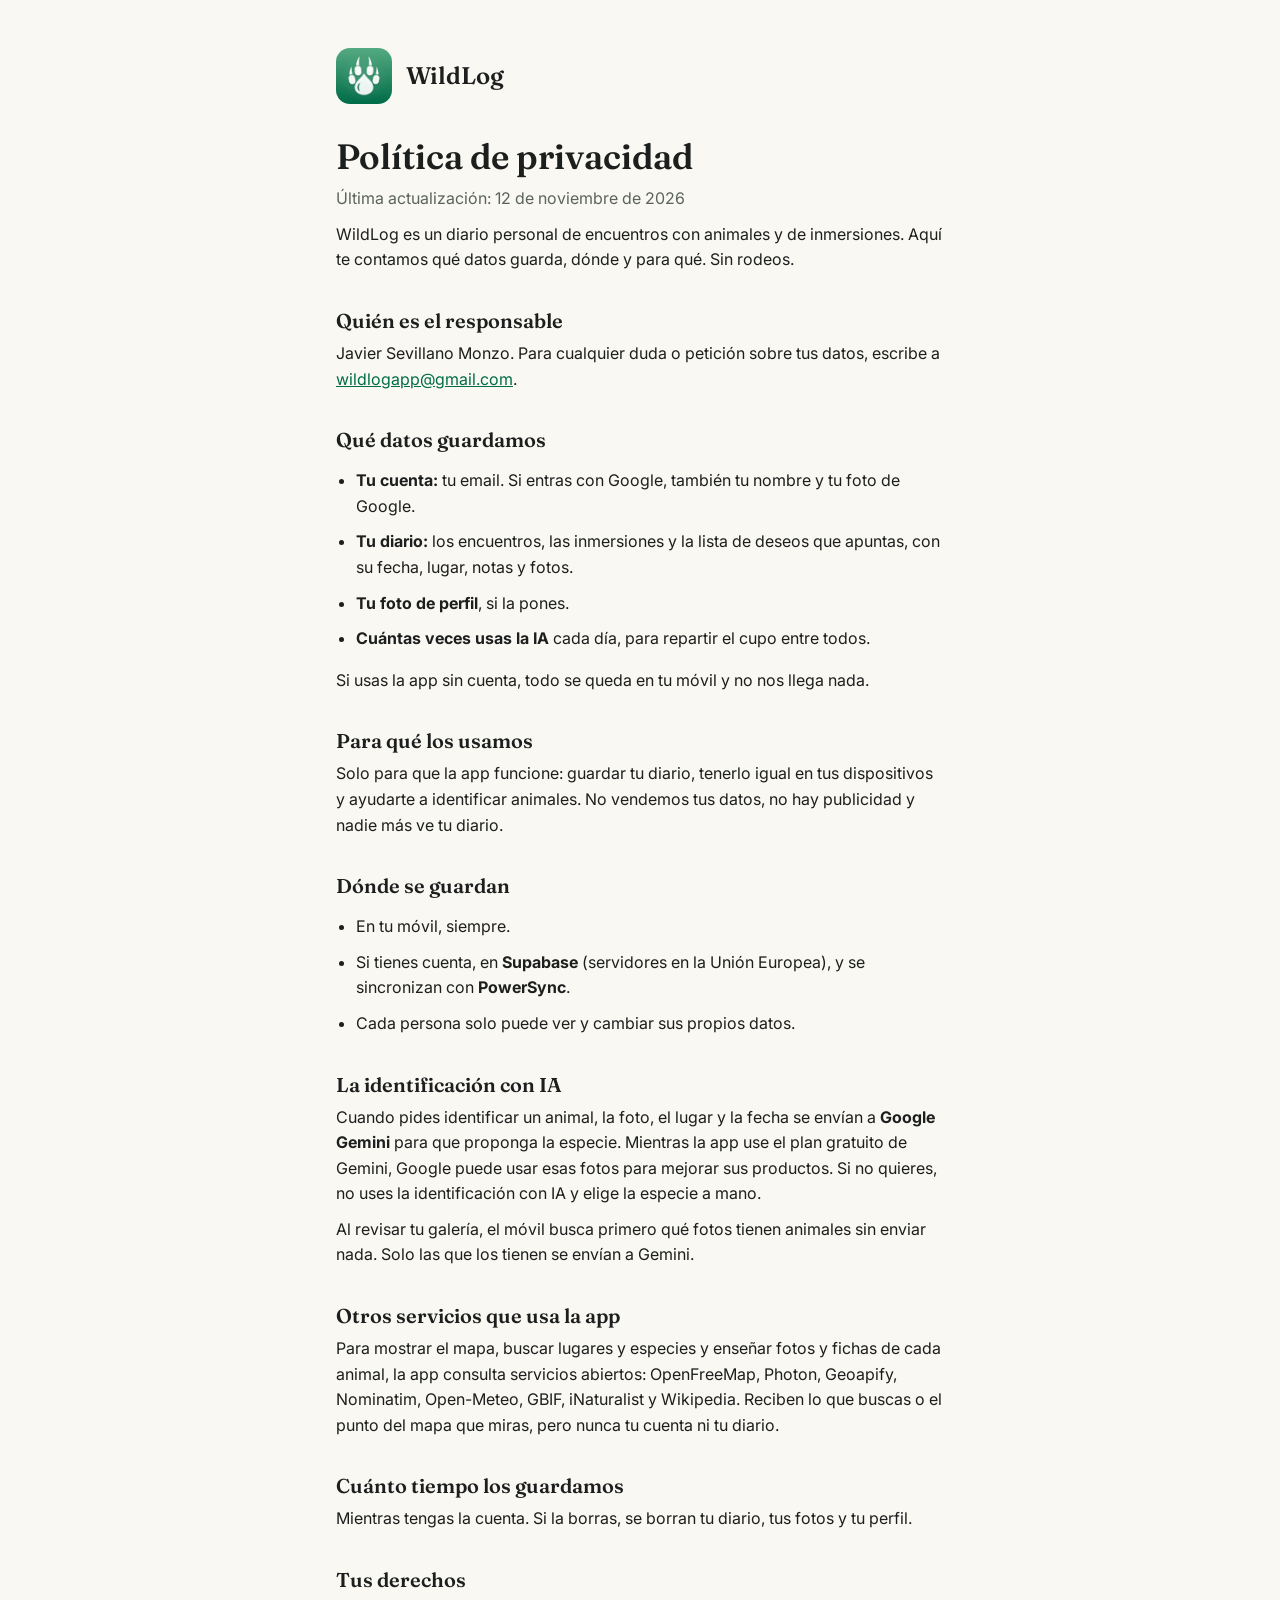
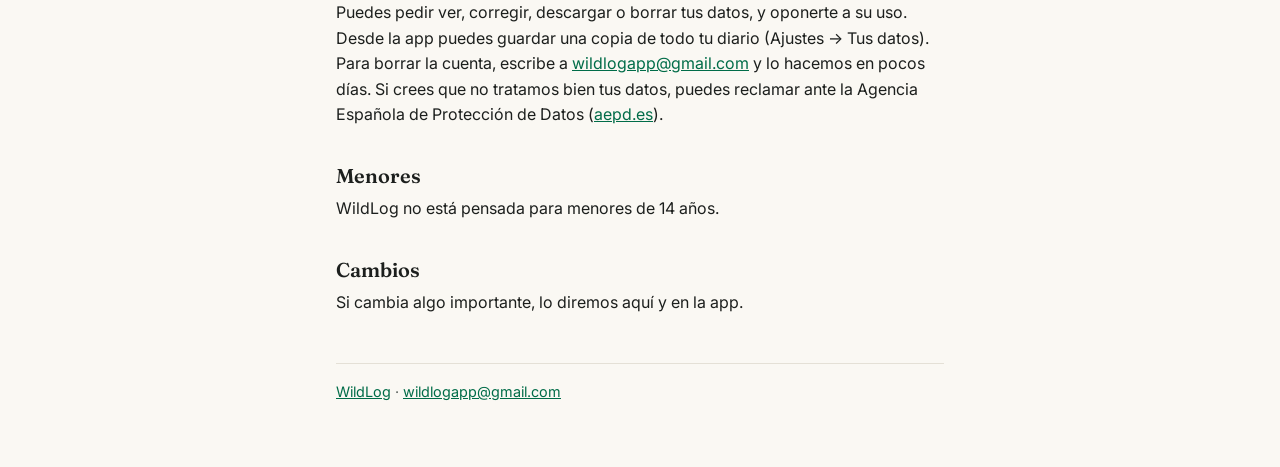
==== privacidad.html @ 1aa56d55 "Portada y política de privacidad de WildLog" ====
<!doctype html>
<html lang="es">
<head>
  <meta charset="utf-8">
  <meta name="viewport" content="width=device-width, initial-scale=1">
  <title>Privacidad · WildLog</title>
  <meta name="description" content="Qué datos guarda WildLog, dónde y para qué.">
  <link rel="icon" href="icon.png">
  <link rel="preconnect" href="https://fonts.googleapis.com">
  <link href="https://fonts.googleapis.com/css2?family=Fraunces:opsz,wght@9..144,600&family=Inter:wght@400;600&display=swap" rel="stylesheet">
  <link rel="stylesheet" href="style.css">
</head>
<body>
  <main>
    <a class="brand" href="./"><img src="icon.png" alt=""><span>WildLog</span></a>
    <h1>Política de privacidad</h1>
    <p class="muted">Última actualización: 12 de noviembre de 2026</p>

    <p>WildLog es un diario personal de encuentros con animales y de inmersiones. Aquí te contamos qué datos guarda, dónde y para qué. Sin rodeos.</p>

    <h2>Quién es el responsable</h2>
    <p>Javier Sevillano Monzo. Para cualquier duda o petición sobre tus datos, escribe a <a href="mailto:wildlogapp@gmail.com">wildlogapp@gmail.com</a>.</p>

    <h2>Qué datos guardamos</h2>
    <ul>
      <li><strong>Tu cuenta:</strong> tu email. Si entras con Google, también tu nombre y tu foto de Google.</li>
      <li><strong>Tu diario:</strong> los encuentros, las inmersiones y la lista de deseos que apuntas, con su fecha, lugar, notas y fotos.</li>
      <li><strong>Tu foto de perfil</strong>, si la pones.</li>
      <li><strong>Cuántas veces usas la IA</strong> cada día, para repartir el cupo entre todos.</li>
    </ul>
    <p>Si usas la app sin cuenta, todo se queda en tu móvil y no nos llega nada.</p>

    <h2>Para qué los usamos</h2>
    <p>Solo para que la app funcione: guardar tu diario, tenerlo igual en tus dispositivos y ayudarte a identificar animales. No vendemos tus datos, no hay publicidad y nadie más ve tu diario.</p>

    <h2>Dónde se guardan</h2>
    <ul>
      <li>En tu móvil, siempre.</li>
      <li>Si tienes cuenta, en <strong>Supabase</strong> (servidores en la Unión Europea), y se sincronizan con <strong>PowerSync</strong>.</li>
      <li>Cada persona solo puede ver y cambiar sus propios datos.</li>
    </ul>

    <h2>La identificación con IA</h2>
    <p>Cuando pides identificar un animal, la foto, el lugar y la fecha se envían a <strong>Google Gemini</strong> para que proponga la especie. Mientras la app use el plan gratuito de Gemini, Google puede usar esas fotos para mejorar sus productos. Si no quieres, no uses la identificación con IA y elige la especie a mano.</p>
    <p>Al revisar tu galería, el móvil busca primero qué fotos tienen animales sin enviar nada. Solo las que los tienen se envían a Gemini.</p>

    <h2>Otros servicios que usa la app</h2>
    <p>Para mostrar el mapa, buscar lugares y especies y enseñar fotos y fichas de cada animal, la app consulta servicios abiertos: OpenFreeMap, Photon, Geoapify, Nominatim, Open-Meteo, GBIF, iNaturalist y Wikipedia. Reciben lo que buscas o el punto del mapa que miras, pero nunca tu cuenta ni tu diario.</p>

    <h2>Cuánto tiempo los guardamos</h2>
    <p>Mientras tengas la cuenta. Si la borras, se borran tu diario, tus fotos y tu perfil.</p>

    <h2>Tus derechos</h2>
    <p>Puedes pedir ver, corregir, descargar o borrar tus datos, y oponerte a su uso. Desde la app puedes guardar una copia de todo tu diario (Ajustes → Tus datos). Para borrar la cuenta, escribe a <a href="mailto:wildlogapp@gmail.com">wildlogapp@gmail.com</a> y lo hacemos en pocos días. Si crees que no tratamos bien tus datos, puedes reclamar ante la Agencia Española de Protección de Datos (<a href="https://www.aepd.es">aepd.es</a>).</p>

    <h2>Menores</h2>
    <p>WildLog no está pensada para menores de 14 años.</p>

    <h2>Cambios</h2>
    <p>Si cambia algo importante, lo diremos aquí y en la app.</p>

    <footer class="muted"><a href="./">WildLog</a> · <a href="mailto:wildlogapp@gmail.com">wildlogapp@gmail.com</a></footer>
  </main>
</body>
</html>
---- style.css ----
:root {
  --paper: #FAF8F3;
  --ink: #1C1F1D;
  --muted: #5B635E;
  --line: #E4E0D6;
  --forest: #006C48;
}
@media (prefers-color-scheme: dark) {
  :root {
    --paper: #121513;
    --ink: #ECEAE4;
    --muted: #A3ABA5;
    --line: #2A2F2C;
    --forest: #6FD3A4;
  }
}
* { box-sizing: border-box; }
body {
  margin: 0;
  background: var(--paper);
  color: var(--ink);
  font: 16px/1.6 Inter, system-ui, sans-serif;
}
main { max-width: 640px; margin: 0 auto; padding: 48px 16px 64px; }
h1, h2 { font-family: Fraunces, Georgia, serif; font-weight: 600; line-height: 1.2; }
h1 { font-size: 2.2rem; margin: 0 0 8px; }
h2 { font-size: 1.25rem; margin: 36px 0 8px; }
p, li { margin: 0 0 10px; }
ul { padding-left: 20px; }
a { color: var(--forest); }
.muted { color: var(--muted); }
.brand { display: flex; align-items: center; gap: 14px; margin-bottom: 32px; text-decoration: none; color: inherit; }
.brand img { width: 56px; height: 56px; border-radius: 14px; }
.brand span { font-family: Fraunces, Georgia, serif; font-size: 1.5rem; font-weight: 600; }
.hero { text-align: center; padding-top: 12vh; }
.hero img { width: 112px; height: 112px; border-radius: 26px; }
.hero p { font-size: 1.1rem; }
footer { margin-top: 48px; padding-top: 16px; border-top: 1px solid var(--line); font-size: 0.9rem; }
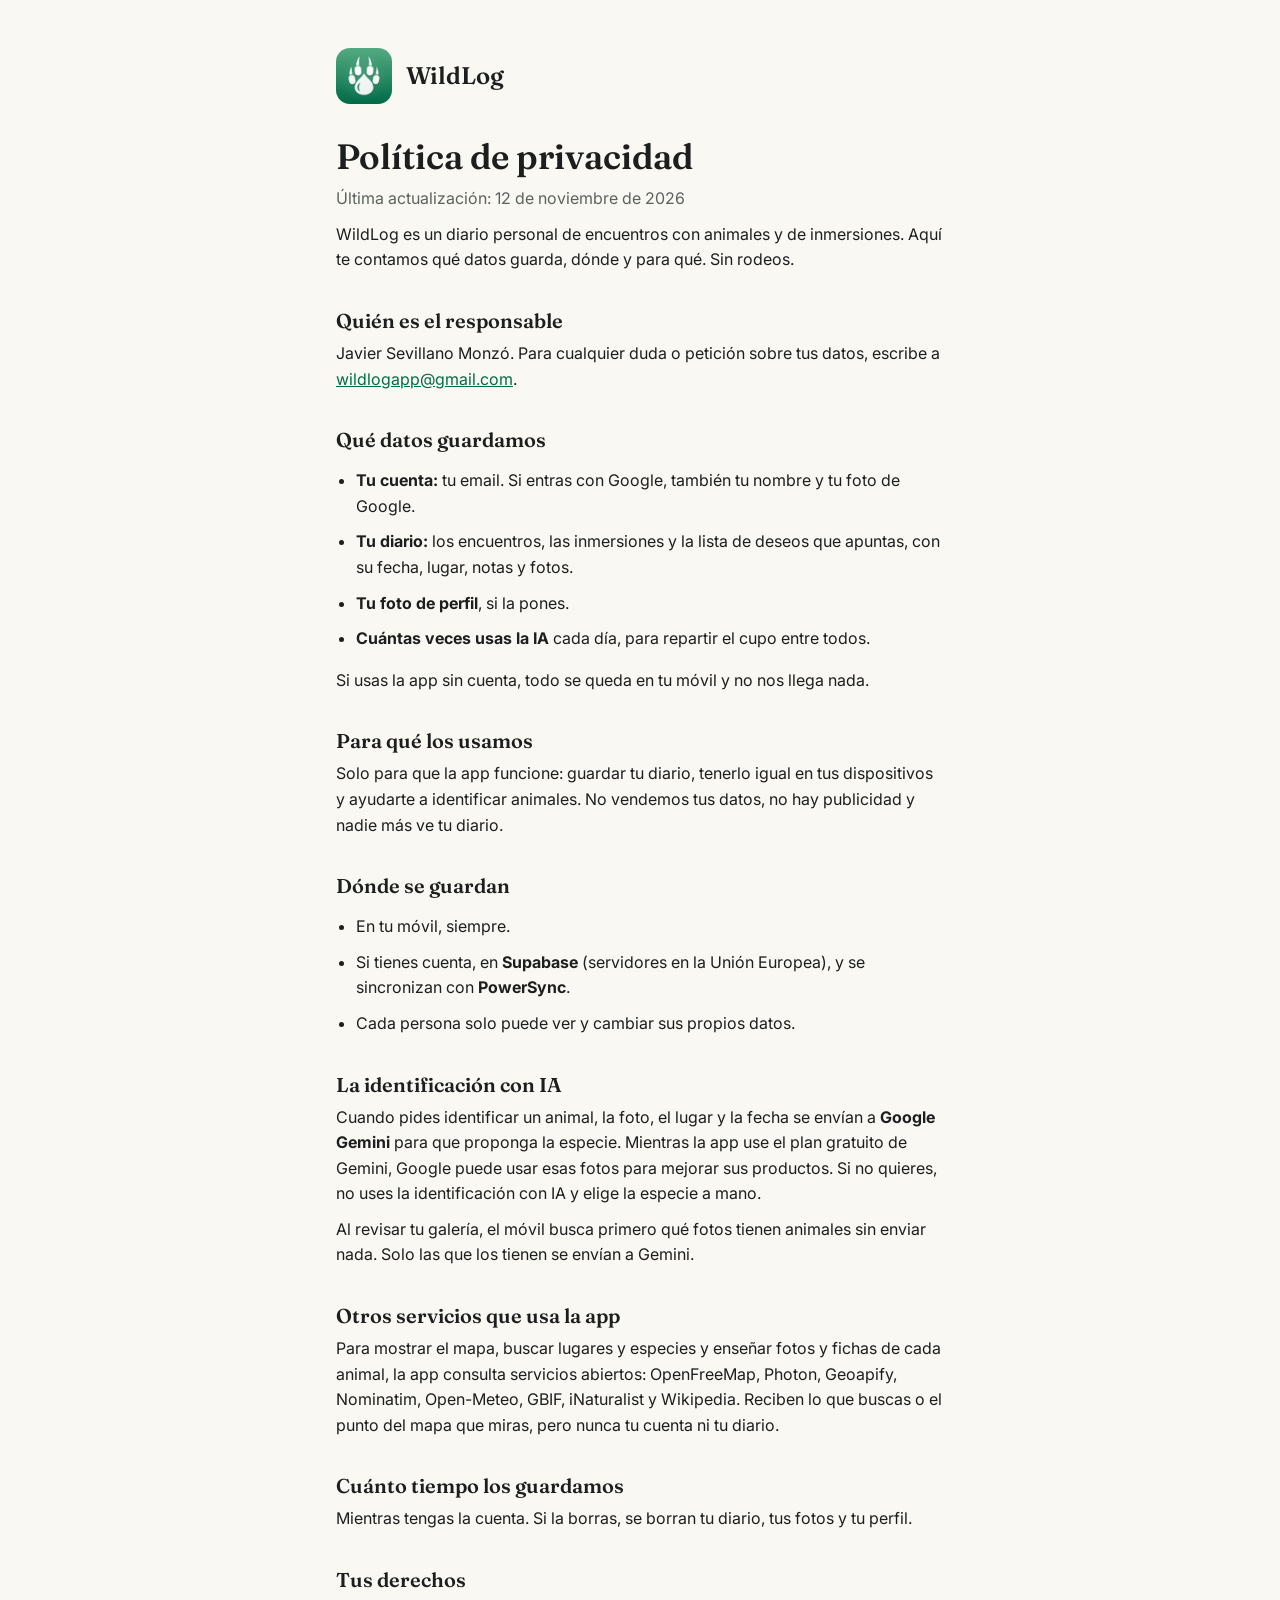
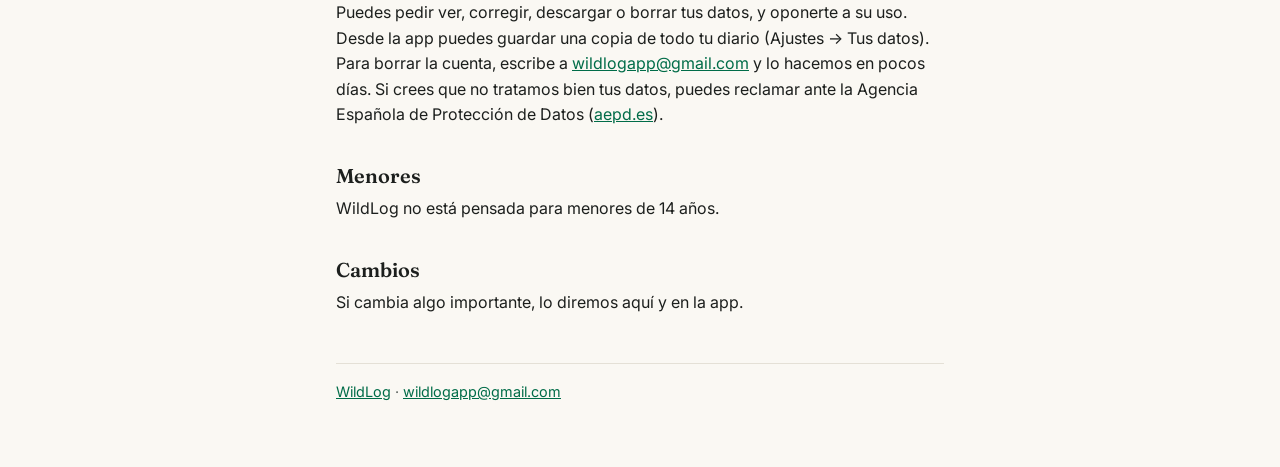
==== commit 9f71a08f: "Corrige el nombre del responsable" ====
--- a/privacidad.html
+++ b/privacidad.html
@@ -19,7 +19,7 @@
     <p>WildLog es un diario personal de encuentros con animales y de inmersiones. Aquí te contamos qué datos guarda, dónde y para qué. Sin rodeos.</p>
 
     <h2>Quién es el responsable</h2>
-    <p>Javier Sevillano Monzo. Para cualquier duda o petición sobre tus datos, escribe a <a href="mailto:wildlogapp@gmail.com">wildlogapp@gmail.com</a>.</p>
+    <p>Javier Sevillano Monzó. Para cualquier duda o petición sobre tus datos, escribe a <a href="mailto:wildlogapp@gmail.com">wildlogapp@gmail.com</a>.</p>
 
     <h2>Qué datos guardamos</h2>
     <ul>
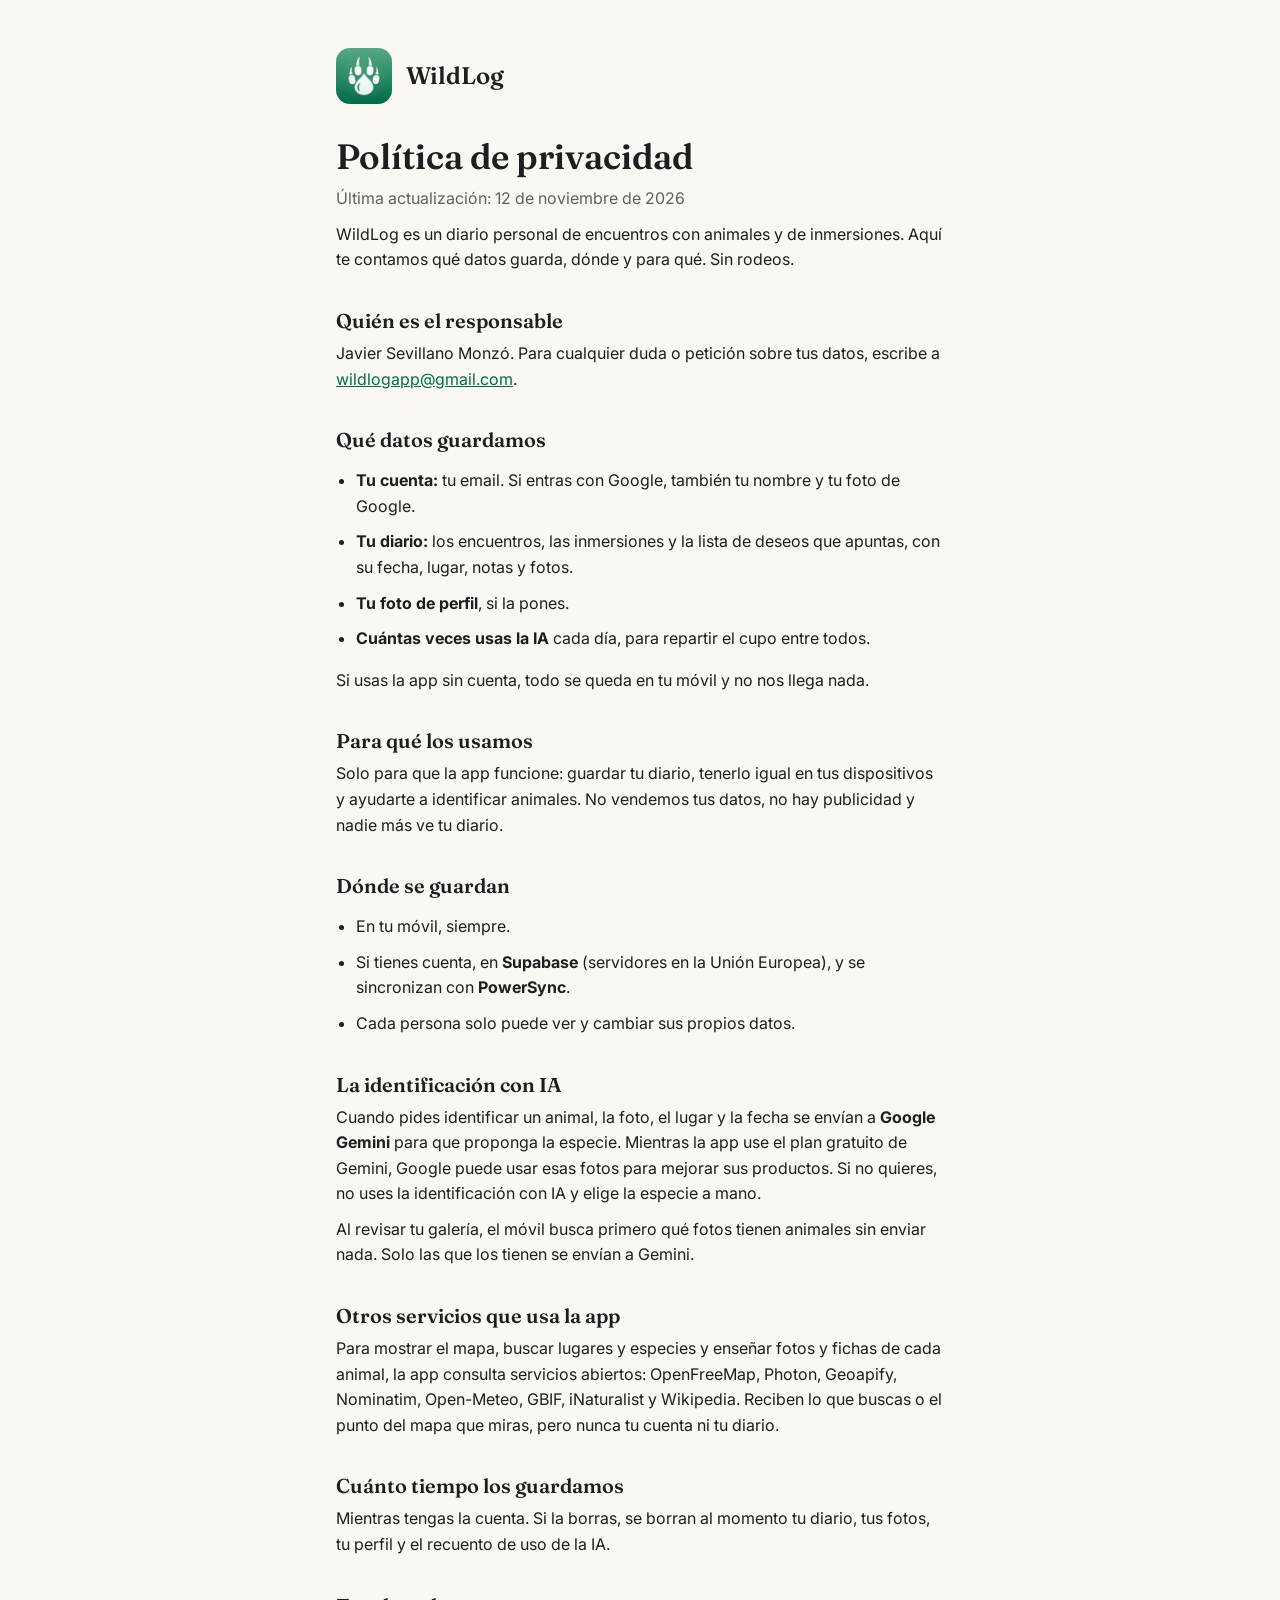
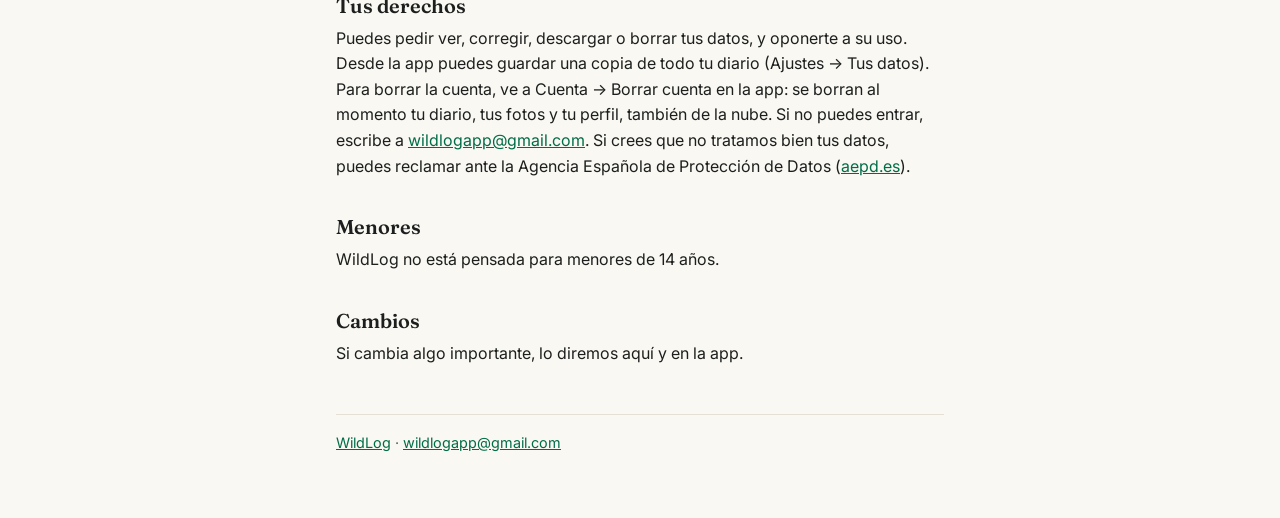
==== commit 8ed13e84: "La cuenta se borra desde la app" ====
--- a/privacidad.html
+++ b/privacidad.html
@@ -48,10 +48,10 @@
     <p>Para mostrar el mapa, buscar lugares y especies y enseñar fotos y fichas de cada animal, la app consulta servicios abiertos: OpenFreeMap, Photon, Geoapify, Nominatim, Open-Meteo, GBIF, iNaturalist y Wikipedia. Reciben lo que buscas o el punto del mapa que miras, pero nunca tu cuenta ni tu diario.</p>
 
     <h2>Cuánto tiempo los guardamos</h2>
-    <p>Mientras tengas la cuenta. Si la borras, se borran tu diario, tus fotos y tu perfil.</p>
+    <p>Mientras tengas la cuenta. Si la borras, se borran al momento tu diario, tus fotos, tu perfil y el recuento de uso de la IA.</p>
 
     <h2>Tus derechos</h2>
-    <p>Puedes pedir ver, corregir, descargar o borrar tus datos, y oponerte a su uso. Desde la app puedes guardar una copia de todo tu diario (Ajustes → Tus datos). Para borrar la cuenta, escribe a <a href="mailto:wildlogapp@gmail.com">wildlogapp@gmail.com</a> y lo hacemos en pocos días. Si crees que no tratamos bien tus datos, puedes reclamar ante la Agencia Española de Protección de Datos (<a href="https://www.aepd.es">aepd.es</a>).</p>
+    <p>Puedes pedir ver, corregir, descargar o borrar tus datos, y oponerte a su uso. Desde la app puedes guardar una copia de todo tu diario (Ajustes → Tus datos). Para borrar la cuenta, ve a Cuenta → Borrar cuenta en la app: se borran al momento tu diario, tus fotos y tu perfil, también de la nube. Si no puedes entrar, escribe a <a href="mailto:wildlogapp@gmail.com">wildlogapp@gmail.com</a>. Si crees que no tratamos bien tus datos, puedes reclamar ante la Agencia Española de Protección de Datos (<a href="https://www.aepd.es">aepd.es</a>).</p>
 
     <h2>Menores</h2>
     <p>WildLog no está pensada para menores de 14 años.</p>
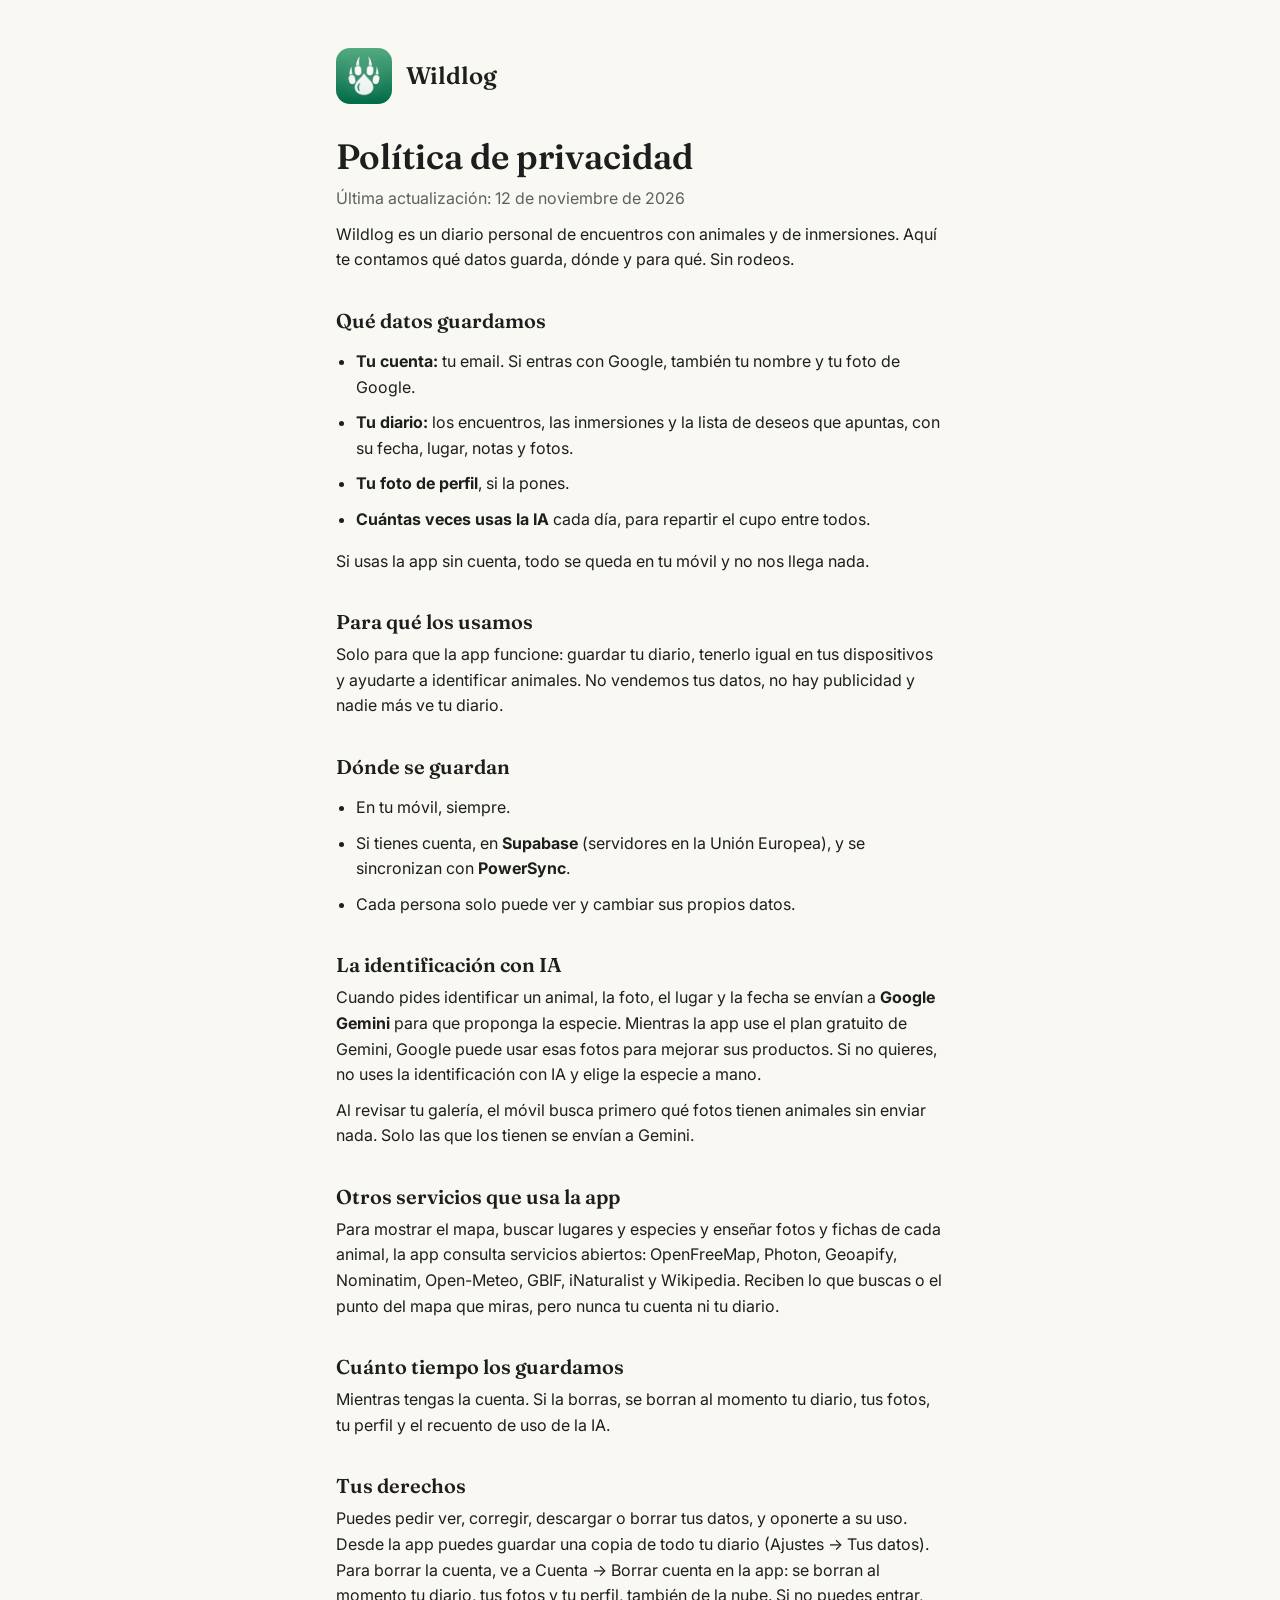
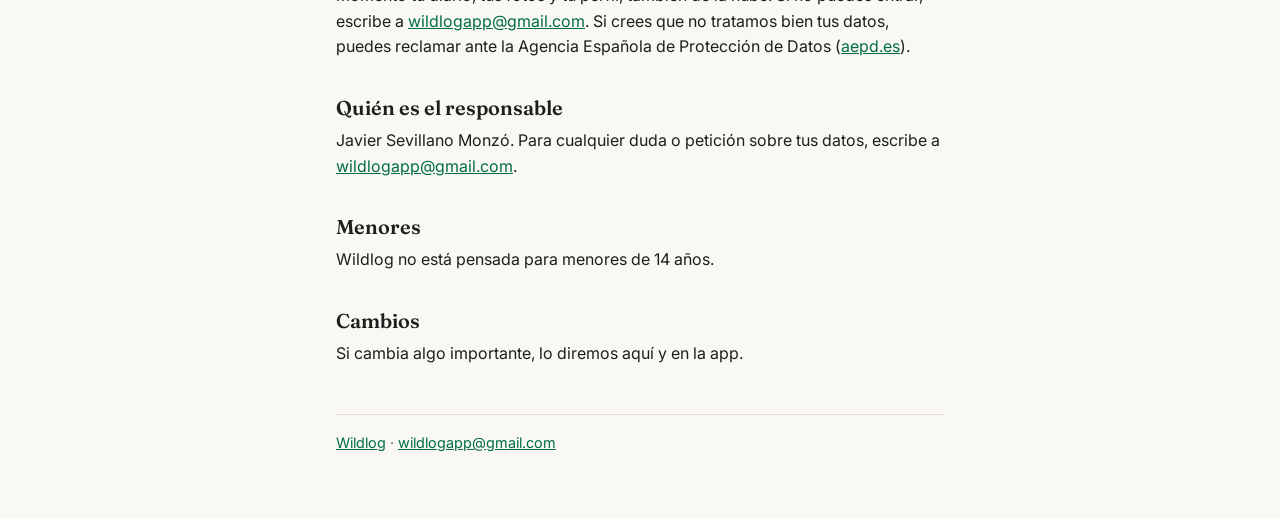
==== commit 8b7adf97: "Responsable al final y el nombre como Wildlog" ====
--- a/privacidad.html
+++ b/privacidad.html
@@ -3,8 +3,8 @@
 <head>
   <meta charset="utf-8">
   <meta name="viewport" content="width=device-width, initial-scale=1">
-  <title>Privacidad · WildLog</title>
-  <meta name="description" content="Qué datos guarda WildLog, dónde y para qué.">
+  <title>Privacidad · Wildlog</title>
+  <meta name="description" content="Qué datos guarda Wildlog, dónde y para qué.">
   <link rel="icon" href="icon.png">
   <link rel="preconnect" href="https://fonts.googleapis.com">
   <link href="https://fonts.googleapis.com/css2?family=Fraunces:opsz,wght@9..144,600&family=Inter:wght@400;600&display=swap" rel="stylesheet">
@@ -12,14 +12,11 @@
 </head>
 <body>
   <main>
-    <a class="brand" href="./"><img src="icon.png" alt=""><span>WildLog</span></a>
+    <a class="brand" href="./"><img src="icon.png" alt=""><span>Wildlog</span></a>
     <h1>Política de privacidad</h1>
     <p class="muted">Última actualización: 12 de noviembre de 2026</p>
 
-    <p>WildLog es un diario personal de encuentros con animales y de inmersiones. Aquí te contamos qué datos guarda, dónde y para qué. Sin rodeos.</p>
-
-    <h2>Quién es el responsable</h2>
-    <p>Javier Sevillano Monzó. Para cualquier duda o petición sobre tus datos, escribe a <a href="mailto:wildlogapp@gmail.com">wildlogapp@gmail.com</a>.</p>
+    <p>Wildlog es un diario personal de encuentros con animales y de inmersiones. Aquí te contamos qué datos guarda, dónde y para qué. Sin rodeos.</p>
 
     <h2>Qué datos guardamos</h2>
     <ul>
@@ -53,13 +50,16 @@
     <h2>Tus derechos</h2>
     <p>Puedes pedir ver, corregir, descargar o borrar tus datos, y oponerte a su uso. Desde la app puedes guardar una copia de todo tu diario (Ajustes → Tus datos). Para borrar la cuenta, ve a Cuenta → Borrar cuenta en la app: se borran al momento tu diario, tus fotos y tu perfil, también de la nube. Si no puedes entrar, escribe a <a href="mailto:wildlogapp@gmail.com">wildlogapp@gmail.com</a>. Si crees que no tratamos bien tus datos, puedes reclamar ante la Agencia Española de Protección de Datos (<a href="https://www.aepd.es">aepd.es</a>).</p>
 
+    <h2>Quién es el responsable</h2>
+    <p>Javier Sevillano Monzó. Para cualquier duda o petición sobre tus datos, escribe a <a href="mailto:wildlogapp@gmail.com">wildlogapp@gmail.com</a>.</p>
+
     <h2>Menores</h2>
-    <p>WildLog no está pensada para menores de 14 años.</p>
+    <p>Wildlog no está pensada para menores de 14 años.</p>
 
     <h2>Cambios</h2>
     <p>Si cambia algo importante, lo diremos aquí y en la app.</p>
 
-    <footer class="muted"><a href="./">WildLog</a> · <a href="mailto:wildlogapp@gmail.com">wildlogapp@gmail.com</a></footer>
+    <footer class="muted"><a href="./">Wildlog</a> · <a href="mailto:wildlogapp@gmail.com">wildlogapp@gmail.com</a></footer>
   </main>
 </body>
 </html>
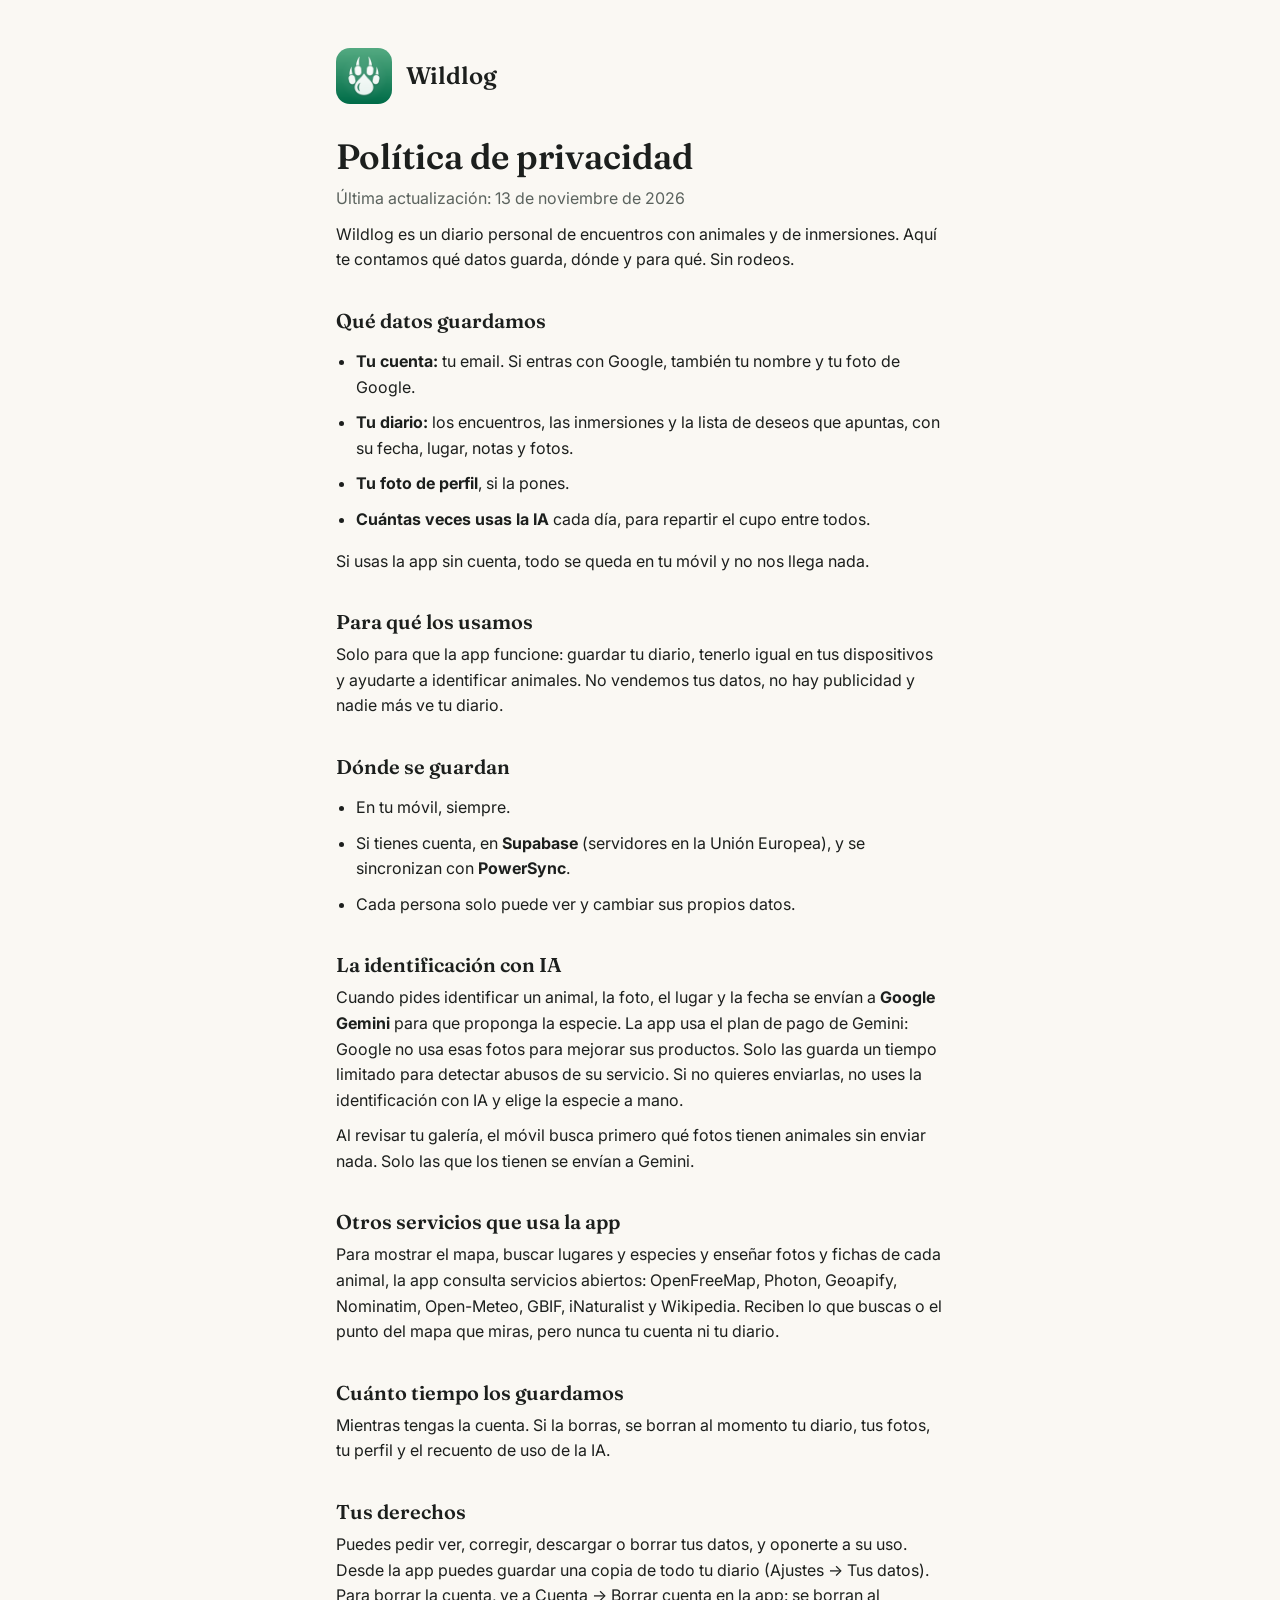
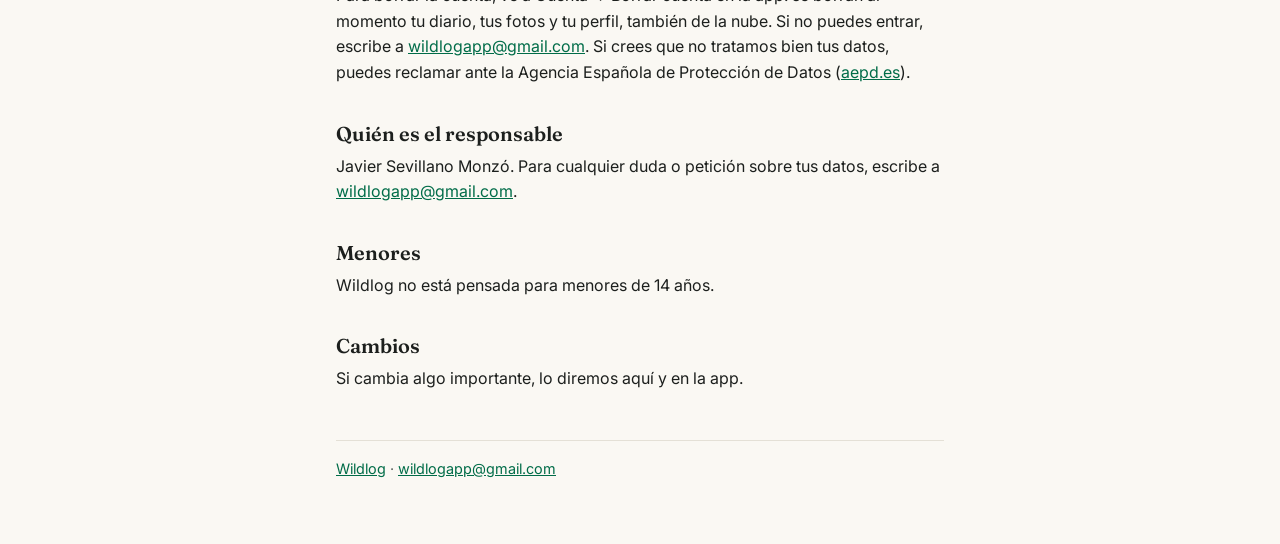
==== commit 6e45abd8: "La IA va de pago: Google no usa las fotos" ====
--- a/privacidad.html
+++ b/privacidad.html
@@ -14,7 +14,7 @@
   <main>
     <a class="brand" href="./"><img src="icon.png" alt=""><span>Wildlog</span></a>
     <h1>Política de privacidad</h1>
-    <p class="muted">Última actualización: 12 de noviembre de 2026</p>
+    <p class="muted">Última actualización: 13 de noviembre de 2026</p>
 
     <p>Wildlog es un diario personal de encuentros con animales y de inmersiones. Aquí te contamos qué datos guarda, dónde y para qué. Sin rodeos.</p>
 
@@ -38,7 +38,7 @@
     </ul>
 
     <h2>La identificación con IA</h2>
-    <p>Cuando pides identificar un animal, la foto, el lugar y la fecha se envían a <strong>Google Gemini</strong> para que proponga la especie. Mientras la app use el plan gratuito de Gemini, Google puede usar esas fotos para mejorar sus productos. Si no quieres, no uses la identificación con IA y elige la especie a mano.</p>
+    <p>Cuando pides identificar un animal, la foto, el lugar y la fecha se envían a <strong>Google Gemini</strong> para que proponga la especie. La app usa el plan de pago de Gemini: Google no usa esas fotos para mejorar sus productos. Solo las guarda un tiempo limitado para detectar abusos de su servicio. Si no quieres enviarlas, no uses la identificación con IA y elige la especie a mano.</p>
     <p>Al revisar tu galería, el móvil busca primero qué fotos tienen animales sin enviar nada. Solo las que los tienen se envían a Gemini.</p>
 
     <h2>Otros servicios que usa la app</h2>
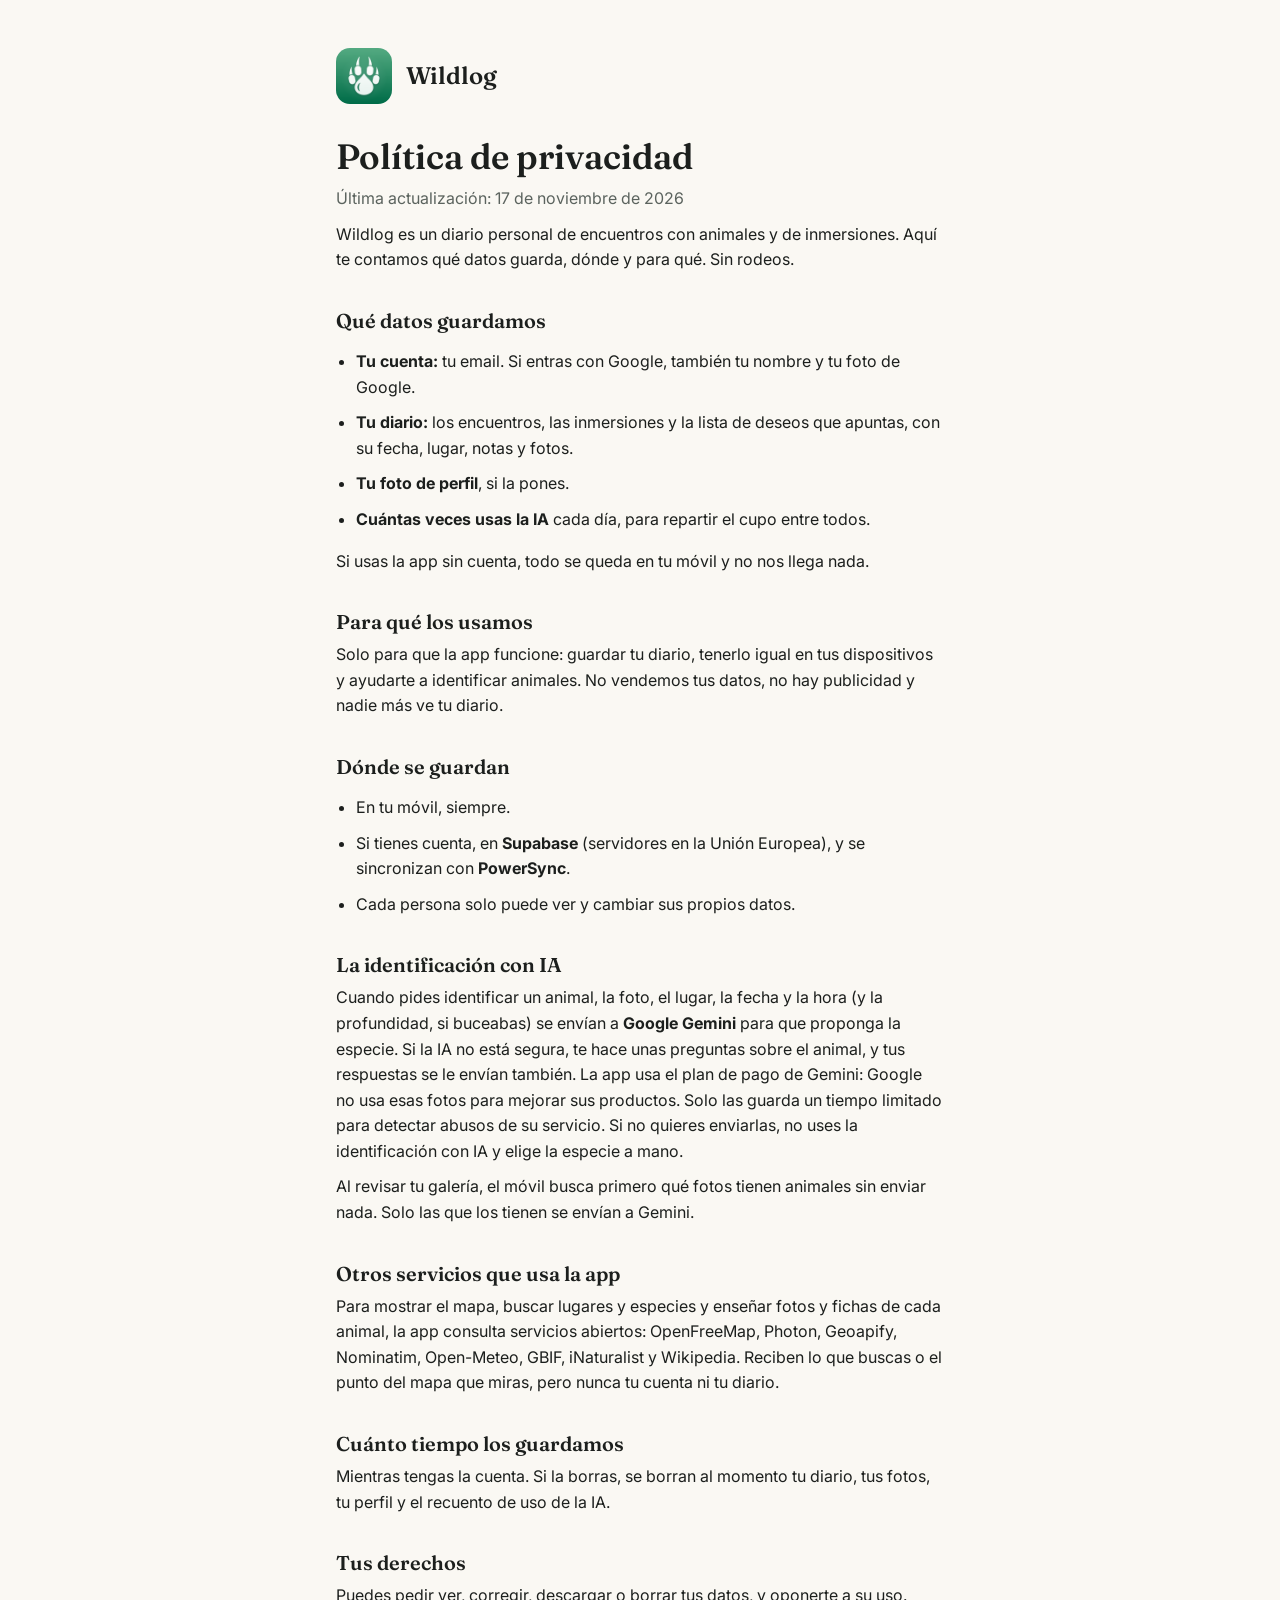
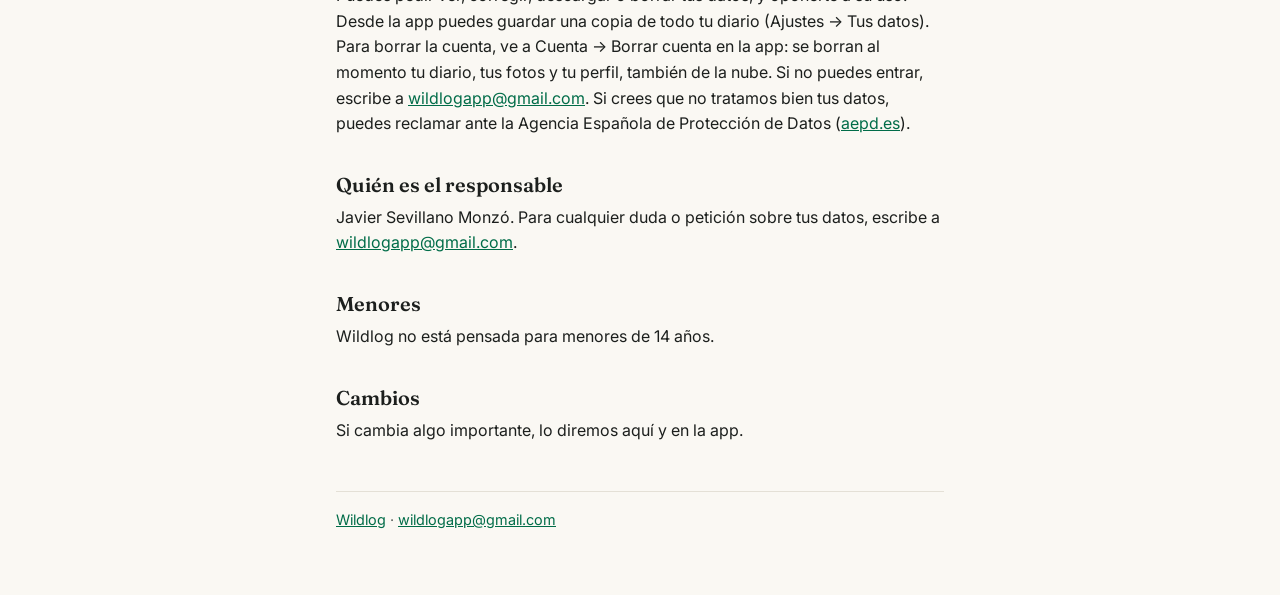
==== commit 6eda777d: "La IA recibe también la hora, la profundidad y tus respuestas a sus preguntas" ====
--- a/privacidad.html
+++ b/privacidad.html
@@ -14,7 +14,7 @@
   <main>
     <a class="brand" href="./"><img src="icon.png" alt=""><span>Wildlog</span></a>
     <h1>Política de privacidad</h1>
-    <p class="muted">Última actualización: 13 de noviembre de 2026</p>
+    <p class="muted">Última actualización: 17 de noviembre de 2026</p>
 
     <p>Wildlog es un diario personal de encuentros con animales y de inmersiones. Aquí te contamos qué datos guarda, dónde y para qué. Sin rodeos.</p>
 
@@ -38,7 +38,7 @@
     </ul>
 
     <h2>La identificación con IA</h2>
-    <p>Cuando pides identificar un animal, la foto, el lugar y la fecha se envían a <strong>Google Gemini</strong> para que proponga la especie. La app usa el plan de pago de Gemini: Google no usa esas fotos para mejorar sus productos. Solo las guarda un tiempo limitado para detectar abusos de su servicio. Si no quieres enviarlas, no uses la identificación con IA y elige la especie a mano.</p>
+    <p>Cuando pides identificar un animal, la foto, el lugar, la fecha y la hora (y la profundidad, si buceabas) se envían a <strong>Google Gemini</strong> para que proponga la especie. Si la IA no está segura, te hace unas preguntas sobre el animal, y tus respuestas se le envían también. La app usa el plan de pago de Gemini: Google no usa esas fotos para mejorar sus productos. Solo las guarda un tiempo limitado para detectar abusos de su servicio. Si no quieres enviarlas, no uses la identificación con IA y elige la especie a mano.</p>
     <p>Al revisar tu galería, el móvil busca primero qué fotos tienen animales sin enviar nada. Solo las que los tienen se envían a Gemini.</p>
 
     <h2>Otros servicios que usa la app</h2>
